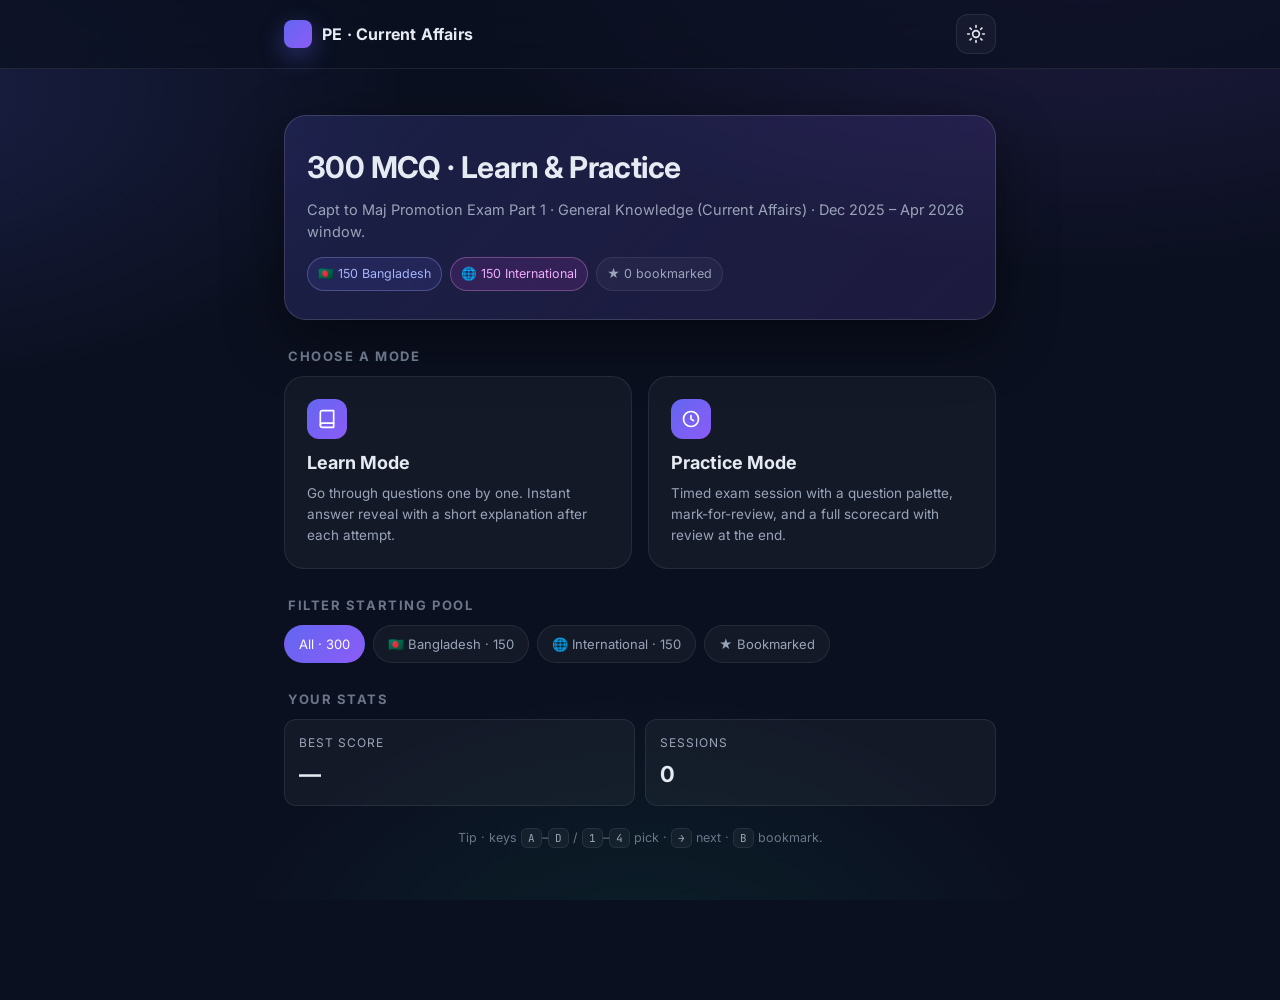
==== index.html @ f2d8bf44 "Initial: Current Affairs 300 MCQ web app (Learn + Practice)" ====
<!doctype html>
<html lang="en" data-theme="dark">
<head>
<meta charset="utf-8" />
<meta name="viewport" content="width=device-width, initial-scale=1, viewport-fit=cover" />
<meta name="theme-color" content="#0b1020" />
<title>PE Current Affairs — 300 MCQ</title>
<link rel="preconnect" href="https://fonts.googleapis.com">
<link rel="preconnect" href="https://fonts.gstatic.com" crossorigin>
<link href="https://fonts.googleapis.com/css2?family=Inter:wght@400;500;600;700&family=JetBrains+Mono:wght@500;600&display=swap" rel="stylesheet">
<link rel="stylesheet" href="assets/css/styles.css" />
</head>
<body>
<header class="topbar">
  <div class="topbar-inner">
    <div class="brand">
      <div class="brand-logo"></div>
      <span>PE · Current Affairs</span>
    </div>
    <div class="spacer"></div>
    <button id="theme-toggle" class="icon-btn" aria-label="Toggle theme"></button>
  </div>
</header>

<main class="container">
  <section class="hero">
    <h1>300 MCQ · Learn & Practice</h1>
    <p>Capt to Maj Promotion Exam Part 1 · General Knowledge (Current Affairs) · Dec 2025 – Apr 2026 window.</p>
    <div class="badge-row">
      <span class="badge section-a">🇧🇩 150 Bangladesh</span>
      <span class="badge section-b">🌐 150 International</span>
      <span class="badge" id="bookmark-badge">★ 0 bookmarked</span>
    </div>
  </section>

  <h2 class="section-title">Choose a mode</h2>
  <div class="mode-grid">
    <a class="mode-card" href="learn.html">
      <div class="mode-ico">
        <svg width="20" height="20" viewBox="0 0 24 24" fill="none" stroke="#fff" stroke-width="2" stroke-linecap="round" stroke-linejoin="round"><path d="M4 19.5A2.5 2.5 0 0 1 6.5 17H20"/><path d="M6.5 2H20v20H6.5A2.5 2.5 0 0 1 4 19.5v-15A2.5 2.5 0 0 1 6.5 2z"/></svg>
      </div>
      <h3>Learn Mode</h3>
      <p>Go through questions one by one. Instant answer reveal with a short explanation after each attempt.</p>
    </a>
    <a class="mode-card" href="practice.html">
      <div class="mode-ico">
        <svg width="20" height="20" viewBox="0 0 24 24" fill="none" stroke="#fff" stroke-width="2" stroke-linecap="round" stroke-linejoin="round"><path d="M12 8v4l3 2"/><circle cx="12" cy="12" r="9"/></svg>
      </div>
      <h3>Practice Mode</h3>
      <p>Timed exam session with a question palette, mark-for-review, and a full scorecard with review at the end.</p>
    </a>
  </div>

  <h2 class="section-title">Filter starting pool</h2>
  <div class="chips" id="pool-chips">
    <button class="chip active" data-pool="all">All · 300</button>
    <button class="chip" data-pool="A">🇧🇩 Bangladesh · 150</button>
    <button class="chip" data-pool="B">🌐 International · 150</button>
    <button class="chip" data-pool="bookmarked">★ Bookmarked</button>
  </div>

  <h2 class="section-title">Your stats</h2>
  <div class="stats">
    <div class="stat"><div class="k">Best score</div><div class="v" id="stat-best">—</div></div>
    <div class="stat"><div class="k">Sessions</div><div class="v" id="stat-sessions">0</div></div>
  </div>

  <p style="margin-top:22px;color:var(--text-mute);font-size:12.5px;text-align:center;">
    Tip · keys <span class="kbd">A</span>–<span class="kbd">D</span> / <span class="kbd">1</span>–<span class="kbd">4</span> pick · <span class="kbd">→</span> next · <span class="kbd">B</span> bookmark.
  </p>
</main>

<script type="module">
import { initTheme, getBookmarks, LS } from './assets/js/app.js';
initTheme();

document.getElementById('bookmark-badge').textContent = `★ ${getBookmarks().size} bookmarked`;

const chips = document.querySelectorAll('#pool-chips .chip');
const initialPool = localStorage.getItem('ca.pool') || 'all';
chips.forEach(c => {
  if (c.dataset.pool === initialPool) c.classList.add('active'); else c.classList.remove('active');
  c.addEventListener('click', () => {
    chips.forEach(x => x.classList.remove('active'));
    c.classList.add('active');
    localStorage.setItem('ca.pool', c.dataset.pool);
  });
});

try {
  const history = JSON.parse(localStorage.getItem(LS.practiceHistory) || '[]');
  document.getElementById('stat-sessions').textContent = history.length;
  if (history.length) {
    const best = Math.max(...history.map(h => h.percent));
    document.getElementById('stat-best').textContent = best.toFixed(0) + '%';
  }
} catch {}
</script>
</body>
</html>
---- assets/css/styles.css ----
:root {
  --bg-0: #0b1020;
  --bg-1: #0f172a;
  --bg-2: #1e293b;
  --surface: rgba(255, 255, 255, 0.04);
  --surface-2: rgba(255, 255, 255, 0.07);
  --border: rgba(255, 255, 255, 0.08);
  --border-strong: rgba(255, 255, 255, 0.14);
  --text: #e6eaf2;
  --text-dim: #9aa4b8;
  --text-mute: #6b7689;
  --accent: #6366f1;
  --accent-2: #8b5cf6;
  --correct: #10b981;
  --correct-bg: rgba(16, 185, 129, 0.12);
  --wrong: #f43f5e;
  --wrong-bg: rgba(244, 63, 94, 0.12);
  --warn: #f59e0b;
  --warn-bg: rgba(245, 158, 11, 0.12);
  --blue: #3b82f6;
  --blue-bg: rgba(59, 130, 246, 0.14);
  --shadow-lg: 0 20px 60px rgba(0, 0, 0, 0.45);
  --radius: 16px;
}

:root[data-theme="light"] {
  --bg-0: #f6f7fb;
  --bg-1: #ffffff;
  --bg-2: #eef0f7;
  --surface: rgba(255, 255, 255, 0.9);
  --surface-2: rgba(255, 255, 255, 1);
  --border: rgba(15, 23, 42, 0.08);
  --border-strong: rgba(15, 23, 42, 0.16);
  --text: #0f172a;
  --text-dim: #475569;
  --text-mute: #94a3b8;
  --accent: #4f46e5;
  --accent-2: #7c3aed;
  --correct-bg: rgba(16, 185, 129, 0.14);
  --wrong-bg: rgba(244, 63, 94, 0.14);
  --warn-bg: rgba(245, 158, 11, 0.18);
  --blue-bg: rgba(59, 130, 246, 0.16);
  --shadow-lg: 0 20px 60px rgba(15, 23, 42, 0.12);
}

* { box-sizing: border-box; }
html, body { margin: 0; padding: 0; }
html { -webkit-text-size-adjust: 100%; }
body {
  font-family: Inter, ui-sans-serif, system-ui, -apple-system, "Segoe UI", Roboto,
    "SolaimanLipi", "Noto Sans Bengali", "Hind Siliguri", Arial, sans-serif;
  color: var(--text);
  background: var(--bg-0);
  min-height: 100vh;
  line-height: 1.55;
  -webkit-font-smoothing: antialiased;
  background-image:
    radial-gradient(1100px 600px at 85% -10%, rgba(139, 92, 246, 0.18), transparent 60%),
    radial-gradient(900px 500px at -10% 10%, rgba(99, 102, 241, 0.18), transparent 60%),
    radial-gradient(700px 500px at 50% 110%, rgba(16, 185, 129, 0.10), transparent 60%);
  background-attachment: fixed;
}

:root[data-theme="light"] body {
  background-image:
    radial-gradient(1100px 600px at 85% -10%, rgba(124, 58, 237, 0.10), transparent 60%),
    radial-gradient(900px 500px at -10% 10%, rgba(79, 70, 229, 0.10), transparent 60%);
}

a { color: inherit; text-decoration: none; }
button { font: inherit; color: inherit; cursor: pointer; }

.container {
  max-width: 760px;
  margin: 0 auto;
  padding: 20px 18px 120px;
}
@media (min-width: 640px) { .container { padding: 28px 24px 140px; } }

.topbar {
  position: sticky; top: 0; z-index: 40;
  backdrop-filter: blur(14px);
  background: color-mix(in oklab, var(--bg-0) 70%, transparent);
  border-bottom: 1px solid var(--border);
}
.topbar-inner {
  max-width: 760px; margin: 0 auto;
  display: flex; align-items: center; gap: 12px;
  padding: 12px 18px;
}
@media (min-width: 640px) { .topbar-inner { padding: 14px 24px; } }
.brand {
  display: flex; align-items: center; gap: 10px;
  font-weight: 700; letter-spacing: 0.2px;
}
.brand-logo {
  width: 28px; height: 28px; border-radius: 8px;
  background: linear-gradient(135deg, var(--accent), var(--accent-2));
  box-shadow: 0 8px 24px rgba(99, 102, 241, 0.4);
}
.spacer { flex: 1; }

.icon-btn {
  width: 40px; height: 40px; border-radius: 12px;
  background: var(--surface); border: 1px solid var(--border);
  display: inline-flex; align-items: center; justify-content: center;
  transition: transform 0.15s ease, background 0.15s ease;
}
.icon-btn:hover { background: var(--surface-2); }
.icon-btn:active { transform: scale(0.96); }

.hero {
  margin-top: 18px;
  padding: 28px 22px;
  border-radius: 22px;
  background: linear-gradient(135deg, rgba(99, 102, 241, 0.18), rgba(139, 92, 246, 0.14));
  border: 1px solid var(--border-strong);
  box-shadow: var(--shadow-lg);
}
.hero h1 {
  margin: 0 0 8px;
  font-size: clamp(22px, 5vw, 30px);
  letter-spacing: -0.02em;
}
.hero p { margin: 0; color: var(--text-dim); font-size: 14.5px; }
.hero .badge-row { margin-top: 14px; display: flex; flex-wrap: wrap; gap: 8px; }

.badge {
  display: inline-flex; align-items: center; gap: 6px;
  padding: 6px 10px; border-radius: 999px;
  background: var(--surface); border: 1px solid var(--border);
  font-size: 12.5px; color: var(--text-dim);
}
.badge.section-a { color: #a5b4fc; border-color: rgba(165, 180, 252, 0.3); background: rgba(99, 102, 241, 0.12); }
.badge.section-b { color: #f0abfc; border-color: rgba(240, 171, 252, 0.3); background: rgba(217, 70, 239, 0.12); }

.section-title {
  margin: 26px 4px 10px;
  font-size: 13px;
  text-transform: uppercase;
  letter-spacing: 0.12em;
  color: var(--text-mute);
}

.mode-grid { display: grid; grid-template-columns: 1fr; gap: 14px; }
@media (min-width: 640px) { .mode-grid { grid-template-columns: 1fr 1fr; gap: 16px; } }

.mode-card {
  display: block;
  padding: 22px;
  border-radius: 20px;
  background: var(--surface);
  border: 1px solid var(--border);
  transition: transform 0.2s ease, background 0.2s ease, border-color 0.2s ease;
}
.mode-card:hover { transform: translateY(-2px); background: var(--surface-2); border-color: var(--border-strong); }
.mode-card h3 { margin: 10px 0 6px; font-size: 18px; }
.mode-card p { margin: 0; color: var(--text-dim); font-size: 13.5px; }
.mode-card .mode-ico {
  width: 40px; height: 40px; border-radius: 12px;
  display: inline-flex; align-items: center; justify-content: center;
  background: linear-gradient(135deg, var(--accent), var(--accent-2));
}

.chips { display: flex; flex-wrap: wrap; gap: 8px; }
.chip {
  padding: 8px 14px; border-radius: 999px;
  background: var(--surface); border: 1px solid var(--border);
  font-size: 13px; color: var(--text-dim);
  transition: background 0.15s ease, color 0.15s ease, border-color 0.15s ease;
}
.chip:hover { background: var(--surface-2); }
.chip.active { background: linear-gradient(135deg, var(--accent), var(--accent-2)); color: #fff; border-color: transparent; }

.card {
  padding: 20px;
  background: var(--surface);
  border: 1px solid var(--border);
  border-radius: var(--radius);
}
@media (min-width: 640px) { .card { padding: 24px; } }

.qmeta { display: flex; flex-wrap: wrap; gap: 8px; align-items: center; font-size: 12.5px; color: var(--text-dim); }
.qmeta .qnum { font-family: "JetBrains Mono", ui-monospace, SFMono-Regular, Menlo, monospace; font-weight: 600; color: var(--text); letter-spacing: 0.02em; }

.qtext {
  margin: 12px 0 18px;
  font-size: 17px;
  line-height: 1.55;
  font-weight: 500;
}
@media (min-width: 640px) { .qtext { font-size: 18.5px; } }

.options { display: grid; gap: 10px; }
.option {
  display: flex; align-items: flex-start; gap: 12px;
  width: 100%; text-align: left;
  padding: 14px 14px;
  min-height: 52px;
  background: var(--surface-2);
  border: 1px solid var(--border);
  border-radius: 14px;
  color: var(--text);
  transition: background 0.15s ease, border-color 0.15s ease, transform 0.08s ease;
}
.option:hover:not(:disabled) { border-color: var(--border-strong); }
.option:active:not(:disabled) { transform: scale(0.995); }
.option .letter {
  flex: 0 0 28px; height: 28px; border-radius: 8px;
  background: var(--bg-2); border: 1px solid var(--border);
  display: inline-flex; align-items: center; justify-content: center;
  font-family: "JetBrains Mono", ui-monospace, monospace; font-size: 13px; font-weight: 600;
  color: var(--text-dim);
}
.option .text { flex: 1; }
.option .mark { flex: 0 0 auto; color: var(--text-mute); font-weight: 700; }

.option.selected { border-color: var(--blue); background: var(--blue-bg); }
.option.selected .letter { background: var(--blue); color: #fff; border-color: transparent; }

.option.correct { border-color: var(--correct); background: var(--correct-bg); }
.option.correct .letter { background: var(--correct); color: #fff; border-color: transparent; }
.option.correct .mark { color: var(--correct); }

.option.wrong { border-color: var(--wrong); background: var(--wrong-bg); }
.option.wrong .letter { background: var(--wrong); color: #fff; border-color: transparent; }
.option.wrong .mark { color: var(--wrong); }

.option:disabled { cursor: default; }

.explanation {
  margin-top: 14px;
  padding: 14px 16px;
  border-radius: 12px;
  background: var(--correct-bg);
  border: 1px solid color-mix(in oklab, var(--correct) 35%, transparent);
  font-size: 14px;
  color: var(--text);
  animation: slideIn 0.25s ease;
}
.explanation.for-wrong {
  background: var(--wrong-bg);
  border-color: color-mix(in oklab, var(--wrong) 35%, transparent);
}
.explanation b { color: var(--text); }

@keyframes slideIn {
  from { opacity: 0; transform: translateY(4px); }
  to { opacity: 1; transform: translateY(0); }
}

.progress {
  height: 6px; width: 100%;
  background: var(--surface); border-radius: 999px;
  overflow: hidden;
}
.progress > div {
  height: 100%;
  background: linear-gradient(90deg, var(--accent), var(--accent-2));
  transition: width 0.3s ease;
}

.bottombar {
  position: fixed; left: 0; right: 0; bottom: 0;
  z-index: 30;
  padding: 10px 14px calc(10px + env(safe-area-inset-bottom));
  background: color-mix(in oklab, var(--bg-0) 80%, transparent);
  backdrop-filter: blur(12px);
  border-top: 1px solid var(--border);
}
.bottombar-inner {
  max-width: 760px; margin: 0 auto;
  display: flex; gap: 10px; align-items: center;
}

.btn {
  display: inline-flex; align-items: center; justify-content: center; gap: 8px;
  min-height: 46px; padding: 0 18px;
  border-radius: 12px;
  background: var(--surface-2); border: 1px solid var(--border);
  color: var(--text);
  font-weight: 600; font-size: 14.5px;
  transition: background 0.15s ease, transform 0.08s ease, border-color 0.15s ease;
}
.btn:hover { background: var(--surface); border-color: var(--border-strong); }
.btn:active { transform: scale(0.98); }
.btn[disabled] { opacity: 0.45; cursor: not-allowed; }
.btn.primary {
  background: linear-gradient(135deg, var(--accent), var(--accent-2));
  color: #fff; border-color: transparent;
  box-shadow: 0 10px 24px rgba(99, 102, 241, 0.35);
}
.btn.primary:hover { filter: brightness(1.05); }
.btn.ghost { background: transparent; }
.btn.full { width: 100%; }

.input, select {
  min-height: 44px; padding: 0 12px;
  border-radius: 10px; border: 1px solid var(--border);
  background: var(--surface-2); color: var(--text);
  font: inherit;
}

.row { display: flex; gap: 10px; align-items: center; flex-wrap: wrap; }

.kbd {
  font-family: "JetBrains Mono", ui-monospace, monospace;
  font-size: 11px; padding: 2px 6px; border-radius: 6px;
  background: var(--surface); border: 1px solid var(--border); color: var(--text-dim);
}

.modal-overlay {
  position: fixed; inset: 0; z-index: 60;
  background: rgba(5, 8, 20, 0.55);
  backdrop-filter: blur(4px);
  display: flex; align-items: flex-end; justify-content: center;
  padding: 0;
}
@media (min-width: 640px) { .modal-overlay { align-items: center; padding: 20px; } }
.modal {
  width: 100%; max-width: 520px;
  background: var(--bg-1);
  border: 1px solid var(--border-strong);
  border-radius: 20px 20px 0 0;
  padding: 20px 20px 24px;
  max-height: 92vh; overflow-y: auto;
}
@media (min-width: 640px) { .modal { border-radius: 20px; } }
.modal h2 { margin: 0 0 4px; font-size: 20px; }
.modal .sub { color: var(--text-dim); font-size: 13.5px; margin-bottom: 18px; }
.modal .field { margin-bottom: 14px; }
.modal .field label { display: block; font-size: 12.5px; color: var(--text-dim); margin-bottom: 6px; text-transform: uppercase; letter-spacing: 0.08em; }

.switch {
  display: inline-flex; align-items: center; gap: 10px;
  padding: 8px 14px; border-radius: 999px;
  background: var(--surface); border: 1px solid var(--border);
  cursor: pointer; user-select: none;
  font-size: 13.5px;
}
.switch input { accent-color: var(--accent); }

.palette-wrap {
  margin-top: 18px;
  padding: 14px;
  background: var(--surface);
  border: 1px solid var(--border);
  border-radius: 14px;
}
.palette-head { display: flex; align-items: center; justify-content: space-between; font-size: 12.5px; color: var(--text-dim); margin-bottom: 10px; }
.palette-head .legend { display: flex; gap: 10px; flex-wrap: wrap; }
.palette-head .dot { display: inline-block; width: 8px; height: 8px; border-radius: 50%; margin-right: 4px; vertical-align: middle; }
.palette {
  display: grid;
  grid-template-columns: repeat(auto-fill, minmax(36px, 1fr));
  gap: 6px;
}
.palette button {
  aspect-ratio: 1; min-height: 36px;
  border-radius: 8px;
  background: var(--surface-2); border: 1px solid var(--border);
  font-family: "JetBrains Mono", ui-monospace, monospace; font-size: 12px;
  color: var(--text-dim);
  transition: transform 0.08s ease, background 0.15s ease;
}
.palette button:hover { background: var(--bg-2); color: var(--text); }
.palette button.answered { background: var(--blue-bg); color: #bfdbfe; border-color: rgba(59,130,246,0.4); }
.palette button.marked { background: var(--warn-bg); color: #fde68a; border-color: rgba(245,158,11,0.4); }
.palette button.current { outline: 2px solid var(--accent); outline-offset: 2px; }

:root[data-theme="light"] .palette button.answered { color: #1d4ed8; }
:root[data-theme="light"] .palette button.marked { color: #b45309; }

.ring-wrap { display: flex; align-items: center; justify-content: center; gap: 24px; flex-wrap: wrap; }
.ring { --size: 160px; --p: 0; width: var(--size); height: var(--size); position: relative; flex: 0 0 auto; }
.ring svg { width: 100%; height: 100%; transform: rotate(-90deg); }
.ring .bg { stroke: var(--surface-2); }
.ring .fg { stroke: url(#grad); stroke-linecap: round; transition: stroke-dashoffset 0.6s ease; }
.ring .label {
  position: absolute; inset: 0;
  display: flex; flex-direction: column; align-items: center; justify-content: center;
  text-align: center;
}
.ring .pct { font-size: 34px; font-weight: 700; letter-spacing: -0.02em; }
.ring .cap { font-size: 12px; color: var(--text-dim); text-transform: uppercase; letter-spacing: 0.1em; }

.stats { display: grid; grid-template-columns: 1fr 1fr; gap: 10px; }
.stat { padding: 14px; background: var(--surface); border: 1px solid var(--border); border-radius: 12px; }
.stat .k { font-size: 12px; color: var(--text-dim); text-transform: uppercase; letter-spacing: 0.08em; }
.stat .v { font-size: 22px; font-weight: 700; margin-top: 4px; }

.bar { height: 8px; background: var(--surface); border-radius: 999px; overflow: hidden; }
.bar > div { height: 100%; background: linear-gradient(90deg, var(--accent), var(--accent-2)); }

.review-list { display: grid; gap: 10px; }
.review-item {
  padding: 14px 16px; background: var(--surface); border: 1px solid var(--border);
  border-radius: 12px;
}
.review-item .q { font-weight: 500; margin-bottom: 8px; }
.review-item .pills { display: flex; gap: 8px; flex-wrap: wrap; font-size: 12.5px; }
.pill { padding: 3px 8px; border-radius: 999px; background: var(--surface-2); border: 1px solid var(--border); color: var(--text-dim); }
.pill.ok { color: #a7f3d0; border-color: rgba(16,185,129,0.4); background: var(--correct-bg); }
.pill.no { color: #fecaca; border-color: rgba(244,63,94,0.4); background: var(--wrong-bg); }
.pill.skip { color: #fde68a; border-color: rgba(245,158,11,0.4); background: var(--warn-bg); }

:root[data-theme="light"] .pill.ok { color: #065f46; }
:root[data-theme="light"] .pill.no { color: #9f1239; }
:root[data-theme="light"] .pill.skip { color: #92400e; }

.empty { text-align: center; padding: 40px 20px; color: var(--text-dim); }
.hide { display: none !important; }

.loader { display: flex; align-items: center; justify-content: center; padding: 40px; color: var(--text-dim); }
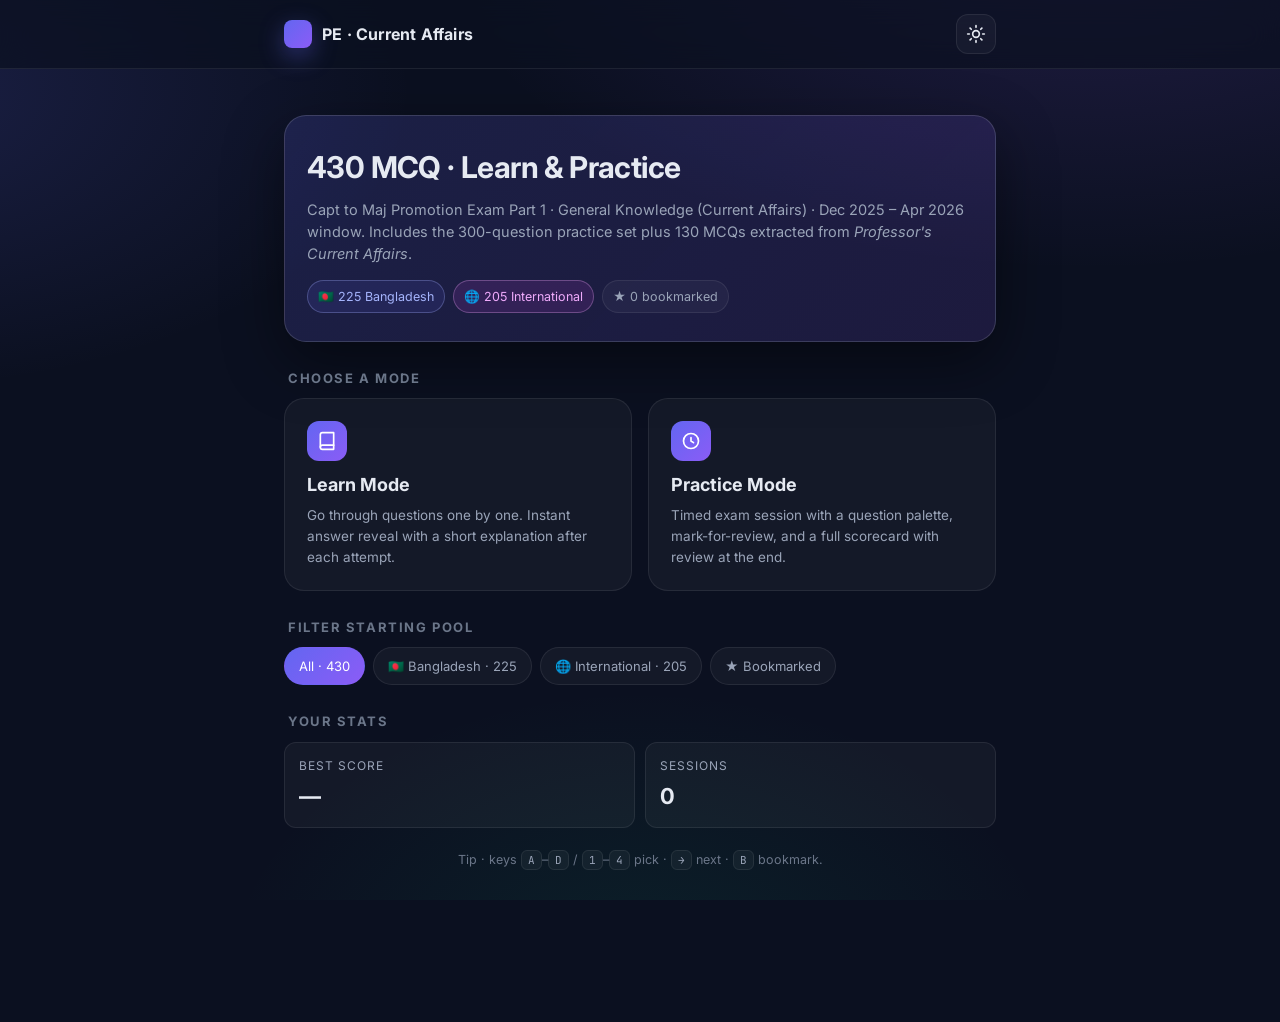
==== commit 1c97da99: "Add 130 questions from Professor's Current Affairs MD (430 total)" ====
--- a/index.html
+++ b/index.html
@@ -24,11 +24,11 @@
 
 <main class="container">
   <section class="hero">
-    <h1>300 MCQ · Learn & Practice</h1>
-    <p>Capt to Maj Promotion Exam Part 1 · General Knowledge (Current Affairs) · Dec 2025 – Apr 2026 window.</p>
+    <h1 id="hero-title">Current Affairs · Learn & Practice</h1>
+    <p>Capt to Maj Promotion Exam Part 1 · General Knowledge (Current Affairs) · Dec 2025 – Apr 2026 window. Includes the 300-question practice set plus 130 MCQs extracted from <i>Professor's Current Affairs</i>.</p>
     <div class="badge-row">
-      <span class="badge section-a">🇧🇩 150 Bangladesh</span>
-      <span class="badge section-b">🌐 150 International</span>
+      <span class="badge section-a" id="badge-a">🇧🇩 Bangladesh</span>
+      <span class="badge section-b" id="badge-b">🌐 International</span>
       <span class="badge" id="bookmark-badge">★ 0 bookmarked</span>
     </div>
   </section>
@@ -53,9 +53,9 @@
 
   <h2 class="section-title">Filter starting pool</h2>
   <div class="chips" id="pool-chips">
-    <button class="chip active" data-pool="all">All · 300</button>
-    <button class="chip" data-pool="A">🇧🇩 Bangladesh · 150</button>
-    <button class="chip" data-pool="B">🌐 International · 150</button>
+    <button class="chip active" data-pool="all" id="chip-all">All</button>
+    <button class="chip" data-pool="A" id="chip-a">🇧🇩 Bangladesh</button>
+    <button class="chip" data-pool="B" id="chip-b">🌐 International</button>
     <button class="chip" data-pool="bookmarked">★ Bookmarked</button>
   </div>
 
@@ -75,6 +75,17 @@
 initTheme();
 
 document.getElementById('bookmark-badge').textContent = `★ ${getBookmarks().size} bookmarked`;
+
+import('./assets/js/app.js').then(({ loadQuestions }) => loadQuestions().then(qs => {
+  const a = qs.filter(q => q.section === 'A').length;
+  const b = qs.filter(q => q.section === 'B').length;
+  document.getElementById('badge-a').textContent = `🇧🇩 ${a} Bangladesh`;
+  document.getElementById('badge-b').textContent = `🌐 ${b} International`;
+  document.getElementById('chip-all').textContent = `All · ${qs.length}`;
+  document.getElementById('chip-a').textContent = `🇧🇩 Bangladesh · ${a}`;
+  document.getElementById('chip-b').textContent = `🌐 International · ${b}`;
+  document.getElementById('hero-title').textContent = `${qs.length} MCQ · Learn & Practice`;
+})).catch(() => {});
 
 const chips = document.querySelectorAll('#pool-chips .chip');
 const initialPool = localStorage.getItem('ca.pool') || 'all';
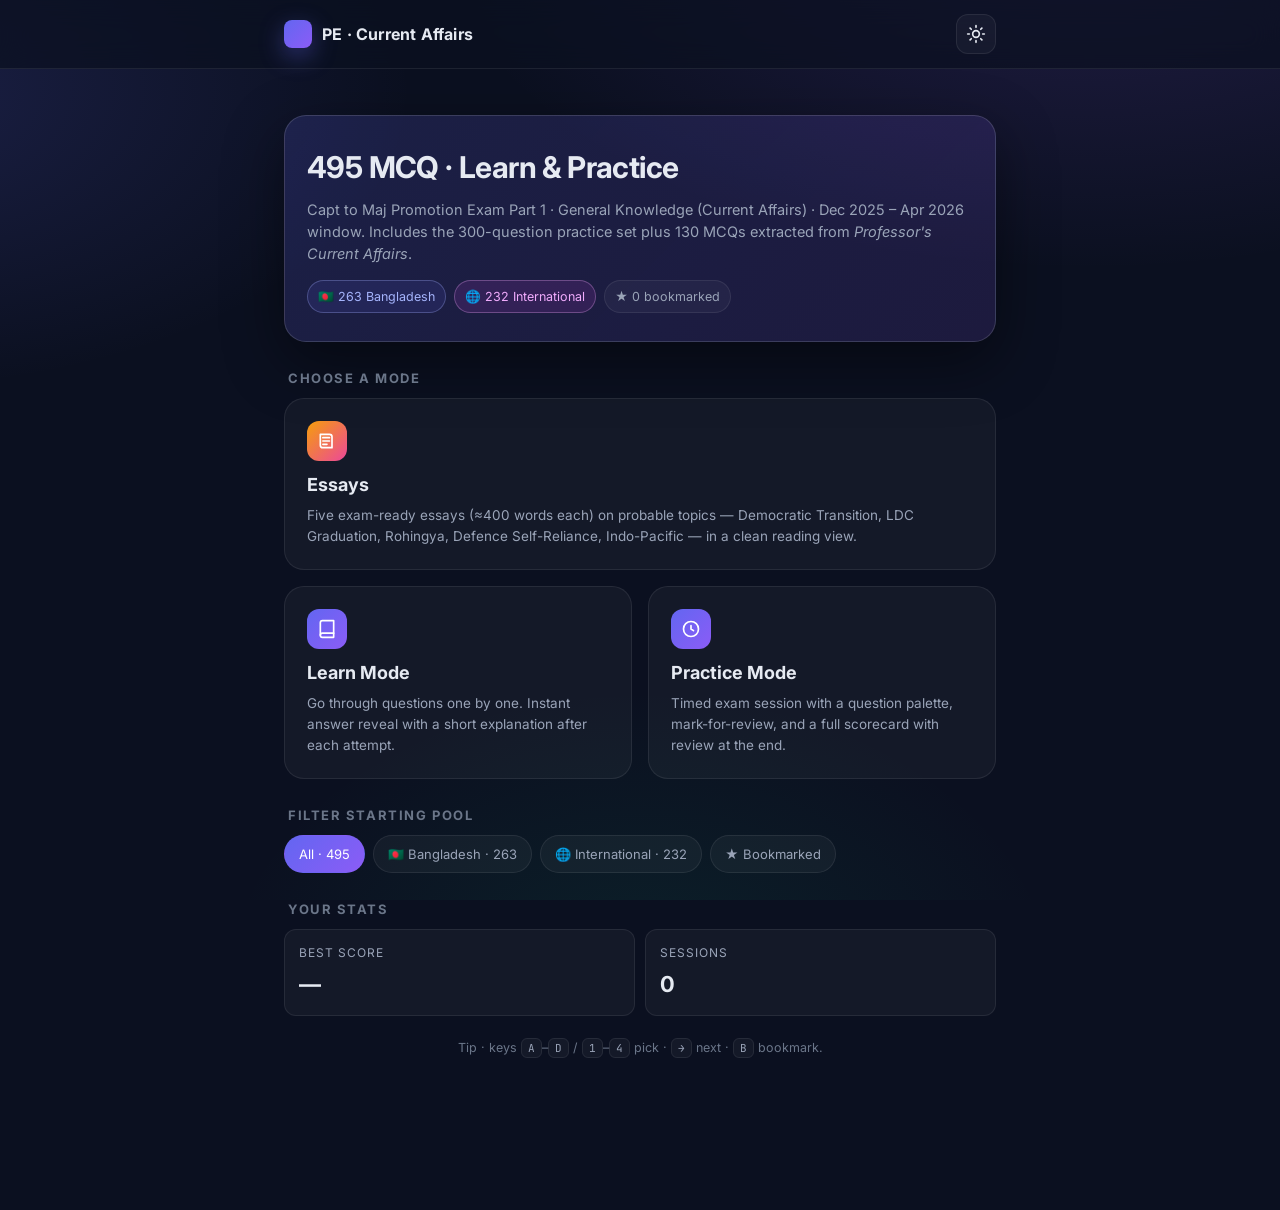
==== commit fc35967d: "Add Essays view: parser, page, premium reading layout, recall box" ====
--- a/index.html
+++ b/index.html
@@ -35,6 +35,13 @@
 
   <h2 class="section-title">Choose a mode</h2>
   <div class="mode-grid">
+    <a class="mode-card" href="essays.html" style="grid-column:1/-1">
+      <div class="mode-ico" style="background:linear-gradient(135deg,#f59e0b,#ec4899)">
+        <svg width="20" height="20" viewBox="0 0 24 24" fill="none" stroke="#fff" stroke-width="2" stroke-linecap="round" stroke-linejoin="round"><path d="M4 4h11a3 3 0 0 1 3 3v13H7a3 3 0 0 1-3-3V4z"/><path d="M7 8h8M7 12h8M7 16h5"/></svg>
+      </div>
+      <h3>Essays</h3>
+      <p>Five exam-ready essays (≈400 words each) on probable topics — Democratic Transition, LDC Graduation, Rohingya, Defence Self-Reliance, Indo-Pacific — in a clean reading view.</p>
+    </a>
     <a class="mode-card" href="learn.html">
       <div class="mode-ico">
         <svg width="20" height="20" viewBox="0 0 24 24" fill="none" stroke="#fff" stroke-width="2" stroke-linecap="round" stroke-linejoin="round"><path d="M4 19.5A2.5 2.5 0 0 1 6.5 17H20"/><path d="M6.5 2H20v20H6.5A2.5 2.5 0 0 1 4 19.5v-15A2.5 2.5 0 0 1 6.5 2z"/></svg>
